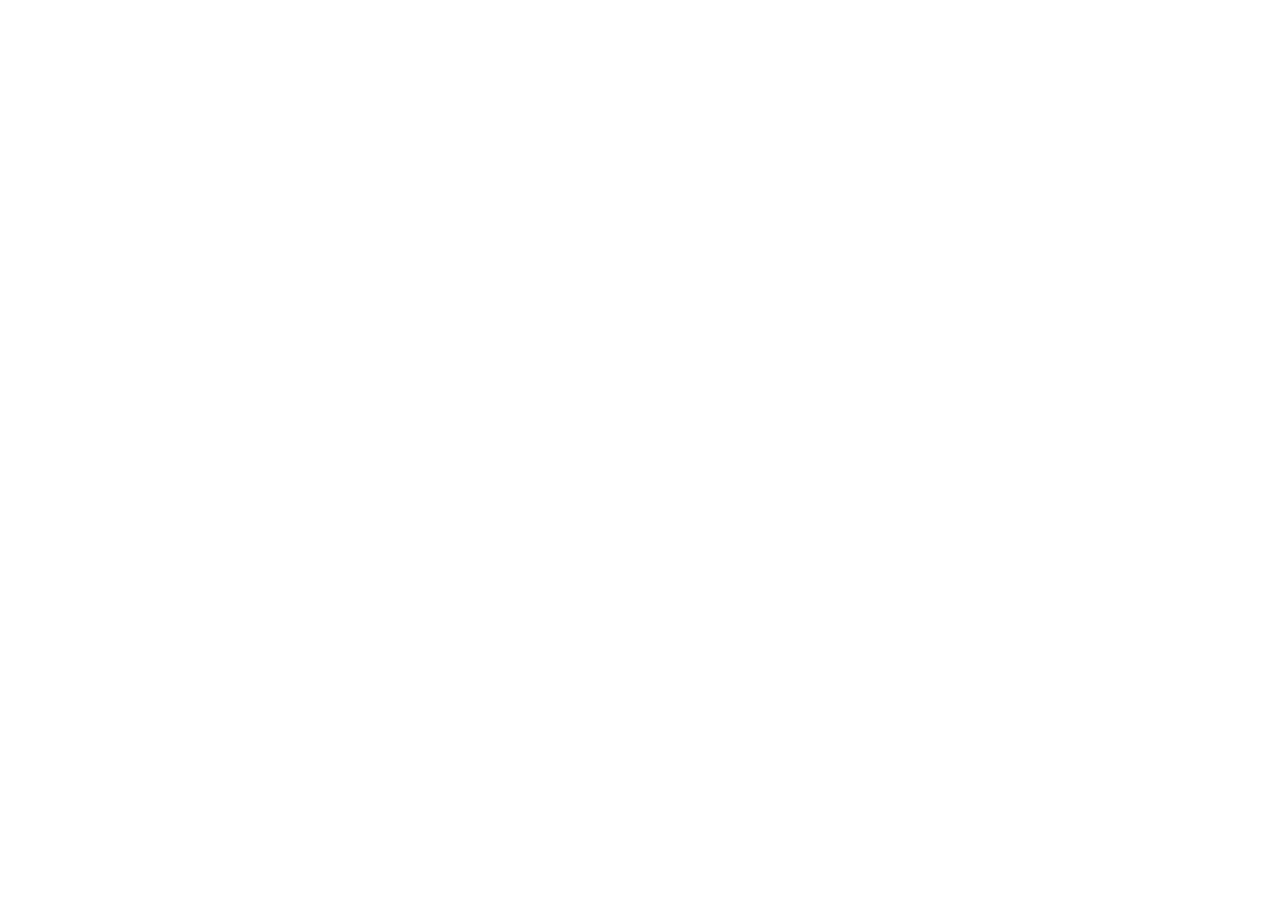
==== index.html @ 88195cee "Test" ====
<!DOCTYPE html>
<html lang="en">
<head>
    <meta charset="UTF-8">
    <meta name="viewport" content="width=device-width, initial-scale=1.0">
    <title>Document</title>
</head>
<body>
    <a href="/Portfolio/portfolio.html"></a>
</body>
</html>
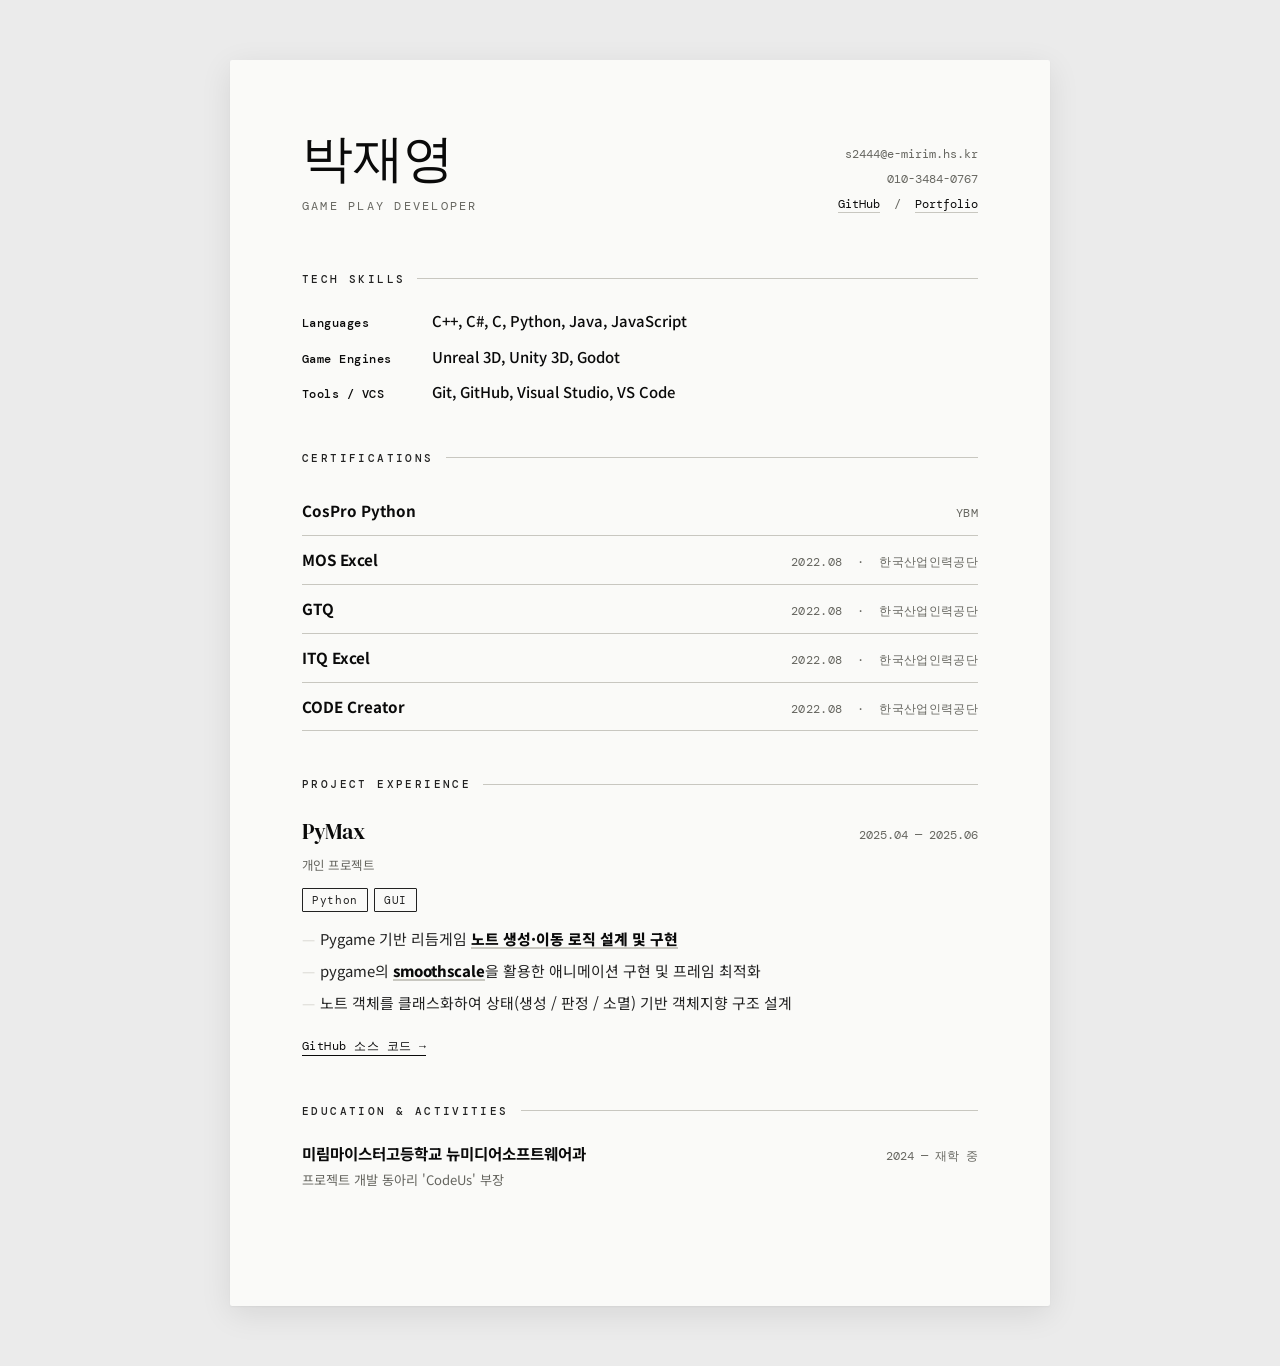
==== commit ceb57fdb: "나 왤케 멍청함?" ====
--- a/index.html
+++ b/index.html
@@ -1,11 +1,110 @@
 <!DOCTYPE html>
-<html lang="en">
+<html lang="ko">
+
 <head>
     <meta charset="UTF-8">
     <meta name="viewport" content="width=device-width, initial-scale=1.0">
-    <title>Document</title>
+    <title>게임 플레이 개발자 지원서 - 박재영</title>
+    <link rel="stylesheet" href="index.css">
 </head>
+
 <body>
-    <a href="/Portfolio/portfolio.html"></a>
+
+    <div class="container">
+
+        <header>
+            <h1>박재영</h1>
+            <div class="job-title">Game Play Developer</div>
+            <div class="contact-info">
+                s2444@e-mirim.hs.kr<br>
+                010-3484-0767<br>
+                <a href="https://github.com/jay-p08" target="_blank">GitHub</a> &nbsp;/&nbsp;
+                <a href="https://yourportfolio.com" target="_blank">Portfolio</a>
+            </div>
+        </header>
+
+        <!-- Tech Skills -->
+        <section>
+            <h2>Tech Skills</h2>
+            <div class="skills-container">
+                <div class="skill-row">
+                    <div class="skill-title">Languages</div>
+                    <div class="skill-list">C++, C#, C, Python, Java, JavaScript</div>
+                </div>
+                <div class="skill-row">
+                    <div class="skill-title">Game Engines</div>
+                    <div class="skill-list">Unreal 3D, Unity 3D, Godot</div>
+                </div>
+                <div class="skill-row">
+                    <div class="skill-title">Tools / VCS</div>
+                    <div class="skill-list">Git, GitHub, Visual Studio, VS Code</div>
+                </div>
+            </div>
+        </section>
+
+        <!-- Certifications -->
+        <section>
+            <h2>Certifications</h2>
+            <div class="cert-item">
+                <span class="cert-name">CosPro Python</span>
+                <span class="cert-details">YBM</span>
+            </div>
+            <div class="cert-item">
+                <span class="cert-name">MOS Excel</span>
+                <span class="cert-details">2022.08 &nbsp;·&nbsp; 한국산업인력공단</span>
+            </div>
+            <div class="cert-item">
+                <span class="cert-name">GTQ</span>
+                <span class="cert-details">2022.08 &nbsp;·&nbsp; 한국산업인력공단</span>
+            </div>
+            <div class="cert-item">
+                <span class="cert-name">ITQ Excel</span>
+                <span class="cert-details">2022.08 &nbsp;·&nbsp; 한국산업인력공단</span>
+            </div>
+            <div class="cert-item">
+                <span class="cert-name">CODE Creator</span>
+                <span class="cert-details">2022.08 &nbsp;·&nbsp; 한국산업인력공단</span>
+            </div>
+        </section>
+
+        <!-- Project Experience -->
+        <section>
+            <h2>Project Experience</h2>
+
+            <div class="project">
+                <div class="project-header">
+                    <div class="project-title">PyMax</div>
+                    <div class="project-date">2025.04 — 2025.06</div>
+                </div>
+                <div class="project-sub">개인 프로젝트</div>
+                <div class="project-tags">
+                    <span class="tag">Python</span>
+                    <span class="tag">GUI</span>
+                </div>
+                <ul class="project-bullets">
+                    <li>Pygame 기반 리듬게임 <span class="highlight">노트 생성·이동 로직 설계 및 구현</span></li>
+                    <li>pygame의 <span class="highlight">smoothscale</span>을 활용한 애니메이션 구현 및 프레임 최적화</li>
+                    <li>노트 객체를 클래스화하여 상태(생성 / 판정 / 소멸) 기반 객체지향 구조 설계</li>
+                </ul>
+                <div class="project-links">
+                    <a href="https://github.com/jay-p08/PyMax" target="_blank">GitHub 소스 코드 →</a>
+                </div>
+            </div>
+        </section>
+
+        <!-- Education & Activities -->
+        <section>
+            <h2>Education &amp; Activities</h2>
+            <div class="education-item">
+                <div>
+                    <div class="edu-title">미림마이스터고등학교 뉴미디어소프트웨어과</div>
+                    <div class="edu-meta">프로젝트 개발 동아리 'CodeUs' 부장</div>
+                </div>
+                <div class="edu-date">2024 — 재학 중</div>
+            </div>
+        </section>
+
+    </div>
+
 </body>
 </html>
--- a/index.css
+++ b/index.css
@@ -0,0 +1,349 @@
+@import url('https://fonts.googleapis.com/css2?family=DM+Serif+Display&family=DM+Mono:wght@300;400;500&family=Noto+Sans+KR:wght@300;400;500;700&display=swap');
+
+:root {
+    --bg: #ebebeb;
+    --paper: #fafaf8;
+    --ink: #0a0a0a;
+    --ink-mid: #222222;
+    --ink-light: #666660;
+    --rule: #c8c7c0;
+    --accent: #0a0a0a;
+}
+
+* {
+    box-sizing: border-box;
+    margin: 0;
+    padding: 0;
+}
+
+body {
+    background-color: var(--bg);
+    color: var(--ink);
+    font-family: 'Noto Sans KR', sans-serif;
+    font-weight: 400;
+    line-height: 1.7;
+    padding: 60px 20px;
+}
+
+.container {
+    max-width: 820px;
+    margin: 0 auto;
+    background-color: var(--paper);
+    padding: 70px 72px;
+    border-radius: 2px;
+    box-shadow:
+        0 1px 2px rgba(0,0,0,0.04),
+        0 8px 32px rgba(0,0,0,0.09);
+}
+
+
+
+/* ── HEADER ── */
+header {
+    margin-bottom: 52px;
+    display: grid;
+    grid-template-columns: 1fr auto;
+    gap: 4px 20px;
+    align-items: start;
+}
+
+h1 {
+    font-family: 'DM Serif Display', serif;
+    font-size: 3.2rem;
+    font-weight: 400;
+    letter-spacing: -0.5px;
+    line-height: 1.1;
+    color: var(--ink);
+    grid-column: 1;
+    grid-row: 1;
+}
+
+.job-title {
+    font-family: 'DM Mono', monospace;
+    font-size: 0.78rem;
+    font-weight: 400;
+    letter-spacing: 0.18em;
+    text-transform: uppercase;
+    color: var(--ink-light);
+    grid-column: 1;
+    grid-row: 2;
+    margin-top: 6px;
+}
+
+.contact-info {
+    grid-column: 2;
+    grid-row: 1 / 3;
+    text-align: right;
+    font-family: 'DM Mono', monospace;
+    font-size: 0.75rem;
+    color: var(--ink-light);
+    line-height: 2.1;
+    align-self: end;
+}
+
+.contact-info a {
+    color: var(--ink);
+    text-decoration: none;
+    border-bottom: 1px solid var(--rule);
+    transition: border-color 0.2s;
+}
+
+.contact-info a:hover {
+    border-color: var(--ink);
+}
+
+/* ── SECTIONS ── */
+section {
+    margin-bottom: 44px;
+}
+
+h2 {
+    font-family: 'DM Mono', monospace;
+    font-size: 0.68rem;
+    font-weight: 500;
+    letter-spacing: 0.22em;
+    text-transform: uppercase;
+    color: var(--ink-mid);
+    margin-bottom: 20px;
+    display: flex;
+    align-items: center;
+    gap: 12px;
+}
+
+h2::after {
+    content: '';
+    flex: 1;
+    height: 1px;
+    background: var(--rule);
+}
+
+/* ── SKILLS ── */
+.skills-container {
+    display: flex;
+    flex-direction: column;
+    gap: 10px;
+}
+
+.skill-row {
+    display: flex;
+    align-items: baseline;
+    gap: 0;
+}
+
+.skill-title {
+    font-family: 'DM Mono', monospace;
+    font-size: 0.72rem;
+    font-weight: 500;
+    color: var(--ink);
+    width: 130px;
+    flex-shrink: 0;
+    letter-spacing: 0.04em;
+}
+
+.skill-list {
+    font-size: 0.93rem;
+    color: var(--ink);
+    font-weight: 500;
+}
+
+/* ── CERTIFICATIONS ── */
+.cert-item {
+    display: flex;
+    justify-content: space-between;
+    align-items: baseline;
+    padding: 11px 0;
+    border-bottom: 1px solid var(--rule);
+}
+
+.cert-item:first-child {
+    border-top: 1px solid var(--rule);
+}
+
+.cert-name {
+    font-size: 0.95rem;
+    font-weight: 700;
+    color: var(--ink);
+}
+
+.cert-details {
+    font-family: 'DM Mono', monospace;
+    font-size: 0.72rem;
+    color: var(--ink-light);
+    letter-spacing: 0.03em;
+}
+
+/* ── PROJECTS ── */
+.project {
+    margin-bottom: 32px;
+    padding-bottom: 32px;
+    border-bottom: 1px solid var(--rule);
+}
+
+.project:last-child {
+    border-bottom: none;
+    margin-bottom: 0;
+    padding-bottom: 0;
+}
+
+.project-header {
+    display: flex;
+    justify-content: space-between;
+    align-items: baseline;
+    margin-bottom: 4px;
+}
+
+.project-title {
+    font-family: 'DM Serif Display', serif;
+    font-size: 1.35rem;
+    font-weight: 400;
+    color: var(--ink);
+}
+
+.project-date {
+    font-family: 'DM Mono', monospace;
+    font-size: 0.72rem;
+    color: var(--ink-light);
+}
+
+.project-sub {
+    font-size: 0.78rem;
+    color: var(--ink-light);
+    margin-bottom: 12px;
+    letter-spacing: 0.04em;
+}
+
+.project-tags {
+    margin-bottom: 14px;
+    display: flex;
+    flex-wrap: wrap;
+    gap: 6px;
+}
+
+.tag {
+    font-family: 'DM Mono', monospace;
+    font-size: 0.68rem;
+    font-weight: 400;
+    letter-spacing: 0.06em;
+    color: var(--ink-mid);
+    border: 1px solid var(--ink-mid);
+    padding: 2px 9px;
+    border-radius: 1px;
+}
+
+.project-bullets {
+    padding-left: 0;
+    list-style: none;
+}
+
+.project-bullets li {
+    font-size: 0.93rem;
+    font-weight: 400;
+    line-height: 1.75;
+    padding-left: 18px;
+    position: relative;
+    margin-bottom: 6px;
+    color: var(--ink-mid);
+}
+
+.project-bullets li::before {
+    content: '—';
+    position: absolute;
+    left: 0;
+    color: var(--rule);
+    font-weight: 300;
+}
+
+.highlight {
+    font-weight: 800;
+    color: var(--ink);
+    text-decoration: underline;
+    text-decoration-thickness: 1.5px;
+    text-underline-offset: 2px;
+    text-decoration-color: var(--rule);
+}
+
+.project-links {
+    margin-top: 14px;
+}
+
+.project-links a {
+    font-family: 'DM Mono', monospace;
+    font-size: 0.72rem;
+    color: var(--ink);
+    text-decoration: none;
+    border-bottom: 1px solid var(--ink);
+    padding-bottom: 1px;
+    margin-right: 18px;
+    letter-spacing: 0.04em;
+    transition: opacity 0.2s;
+}
+
+.project-links a:hover {
+    opacity: 0.5;
+}
+
+/* ── EDUCATION ── */
+.education-item {
+    display: flex;
+    justify-content: space-between;
+    align-items: baseline;
+    gap: 16px;
+}
+
+.edu-title {
+    font-size: 0.97rem;
+    font-weight: 700;
+    color: var(--ink);
+}
+
+.edu-meta {
+    font-size: 0.82rem;
+    color: var(--ink-light);
+    margin-top: 3px;
+}
+
+.edu-date {
+    font-family: 'DM Mono', monospace;
+    font-size: 0.72rem;
+    color: var(--ink-light);
+    white-space: nowrap;
+}
+
+/* ── RESPONSIVE ── */
+@media (max-width: 600px) {
+    .container {
+        padding: 40px 28px;
+    }
+
+    header {
+        grid-template-columns: 1fr;
+    }
+
+    h1 {
+        font-size: 2.4rem;
+    }
+
+    .contact-info {
+        grid-column: 1;
+        grid-row: auto;
+        text-align: left;
+        margin-top: 14px;
+    }
+
+    .project-header,
+    .cert-item,
+    .education-item {
+        flex-direction: column;
+        align-items: flex-start;
+        gap: 4px;
+    }
+
+    .skill-row {
+        flex-direction: column;
+        gap: 2px;
+    }
+
+    .skill-title {
+        width: auto;
+    }
+}
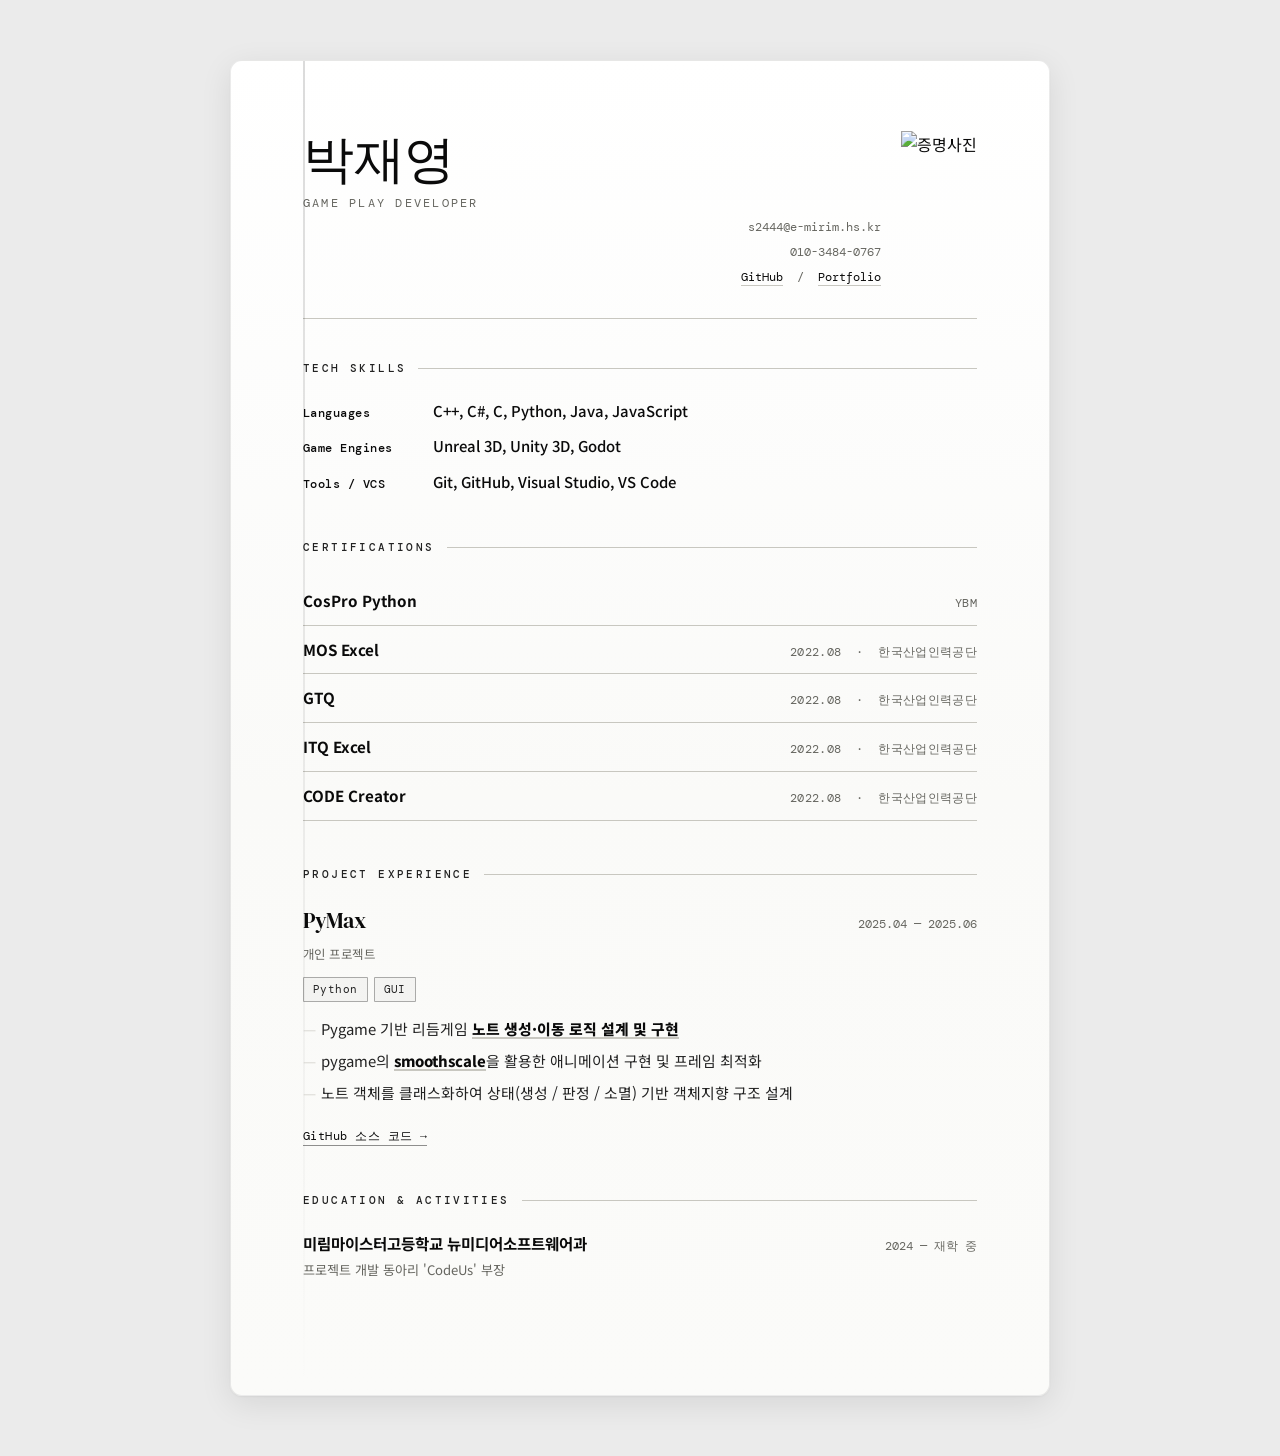
==== commit bcece863: "리드미 및 이력서 수정" ====
--- a/index.html
+++ b/index.html
@@ -13,13 +13,18 @@
     <div class="container">
 
         <header>
-            <h1>박재영</h1>
-            <div class="job-title">Game Play Developer</div>
-            <div class="contact-info">
-                s2444@e-mirim.hs.kr<br>
-                010-3484-0767<br>
-                <a href="https://github.com/jay-p08" target="_blank">GitHub</a> &nbsp;/&nbsp;
-                <a href="https://yourportfolio.com" target="_blank">Portfolio</a>
+            <div class="header-left">
+                <h1>박재영</h1>
+                <div class="job-title">Game Play Developer</div>
+                <div class="contact-info">
+                    s2444@e-mirim.hs.kr<br>
+                    010-3484-0767<br>
+                    <a href="https://github.com/jay-p08" target="_blank">GitHub</a> &nbsp;/&nbsp;
+                    <a href="Portfolio/portfolio.html" target="_blank">Portfolio</a>
+                </div>
+            </div>
+            <div class="header-photo">
+                <img src="photo.jpg" alt="증명사진">
             </div>
         </header>
 
@@ -107,4 +112,5 @@
     </div>
 
 </body>
+
 </html>
--- a/index.css
+++ b/index.css
@@ -8,6 +8,7 @@
     --ink-light: #666660;
     --rule: #c8c7c0;
     --accent: #0a0a0a;
+    --rule-soft: rgba(10, 10, 10, 0.08);
 }
 
 * {
@@ -28,23 +29,39 @@
 .container {
     max-width: 820px;
     margin: 0 auto;
-    background-color: var(--paper);
+    background: linear-gradient(180deg, #ffffff 0%, var(--paper) 55%, #fbfbf9 100%);
     padding: 70px 72px;
-    border-radius: 2px;
+    border-radius: 12px;
     box-shadow:
         0 1px 2px rgba(0,0,0,0.04),
         0 8px 32px rgba(0,0,0,0.09);
+    position: relative;
+    overflow: hidden;
+    border: 1px solid var(--rule-soft);
+}
+
+.container::before {
+    content: '';
+    position: absolute;
+    top: 0;
+    bottom: 0;
+    left: 72px;
+    width: 2px;
+    background: linear-gradient(to bottom, rgba(0, 0, 0, 0.14), rgba(0, 0, 0, 0));
+    pointer-events: none;
 }
 
 
 
 /* ── HEADER ── */
 header {
-    margin-bottom: 52px;
+    margin-bottom: 40px;
     display: grid;
     grid-template-columns: 1fr auto;
     gap: 4px 20px;
     align-items: start;
+    padding-bottom: 28px;
+    border-bottom: 1px solid var(--rule);
 }
 
 h1 {
@@ -223,9 +240,10 @@
     font-family: 'DM Mono', monospace;
     font-size: 0.68rem;
     font-weight: 400;
-    letter-spacing: 0.06em;
+    letter-spacing: 0.04em;
     color: var(--ink-mid);
-    border: 1px solid var(--ink-mid);
+    border: 1px solid rgba(34, 34, 34, 0.35);
+    background: rgba(34, 34, 34, 0.03);
     padding: 2px 9px;
     border-radius: 1px;
 }
@@ -271,7 +289,7 @@
     font-size: 0.72rem;
     color: var(--ink);
     text-decoration: none;
-    border-bottom: 1px solid var(--ink);
+    border-bottom: 1px solid rgba(10, 10, 10, 0.45);
     padding-bottom: 1px;
     margin-right: 18px;
     letter-spacing: 0.04em;
@@ -313,6 +331,10 @@
 @media (max-width: 600px) {
     .container {
         padding: 40px 28px;
+    }
+
+    .container::before {
+        left: 28px;
     }
 
     header {
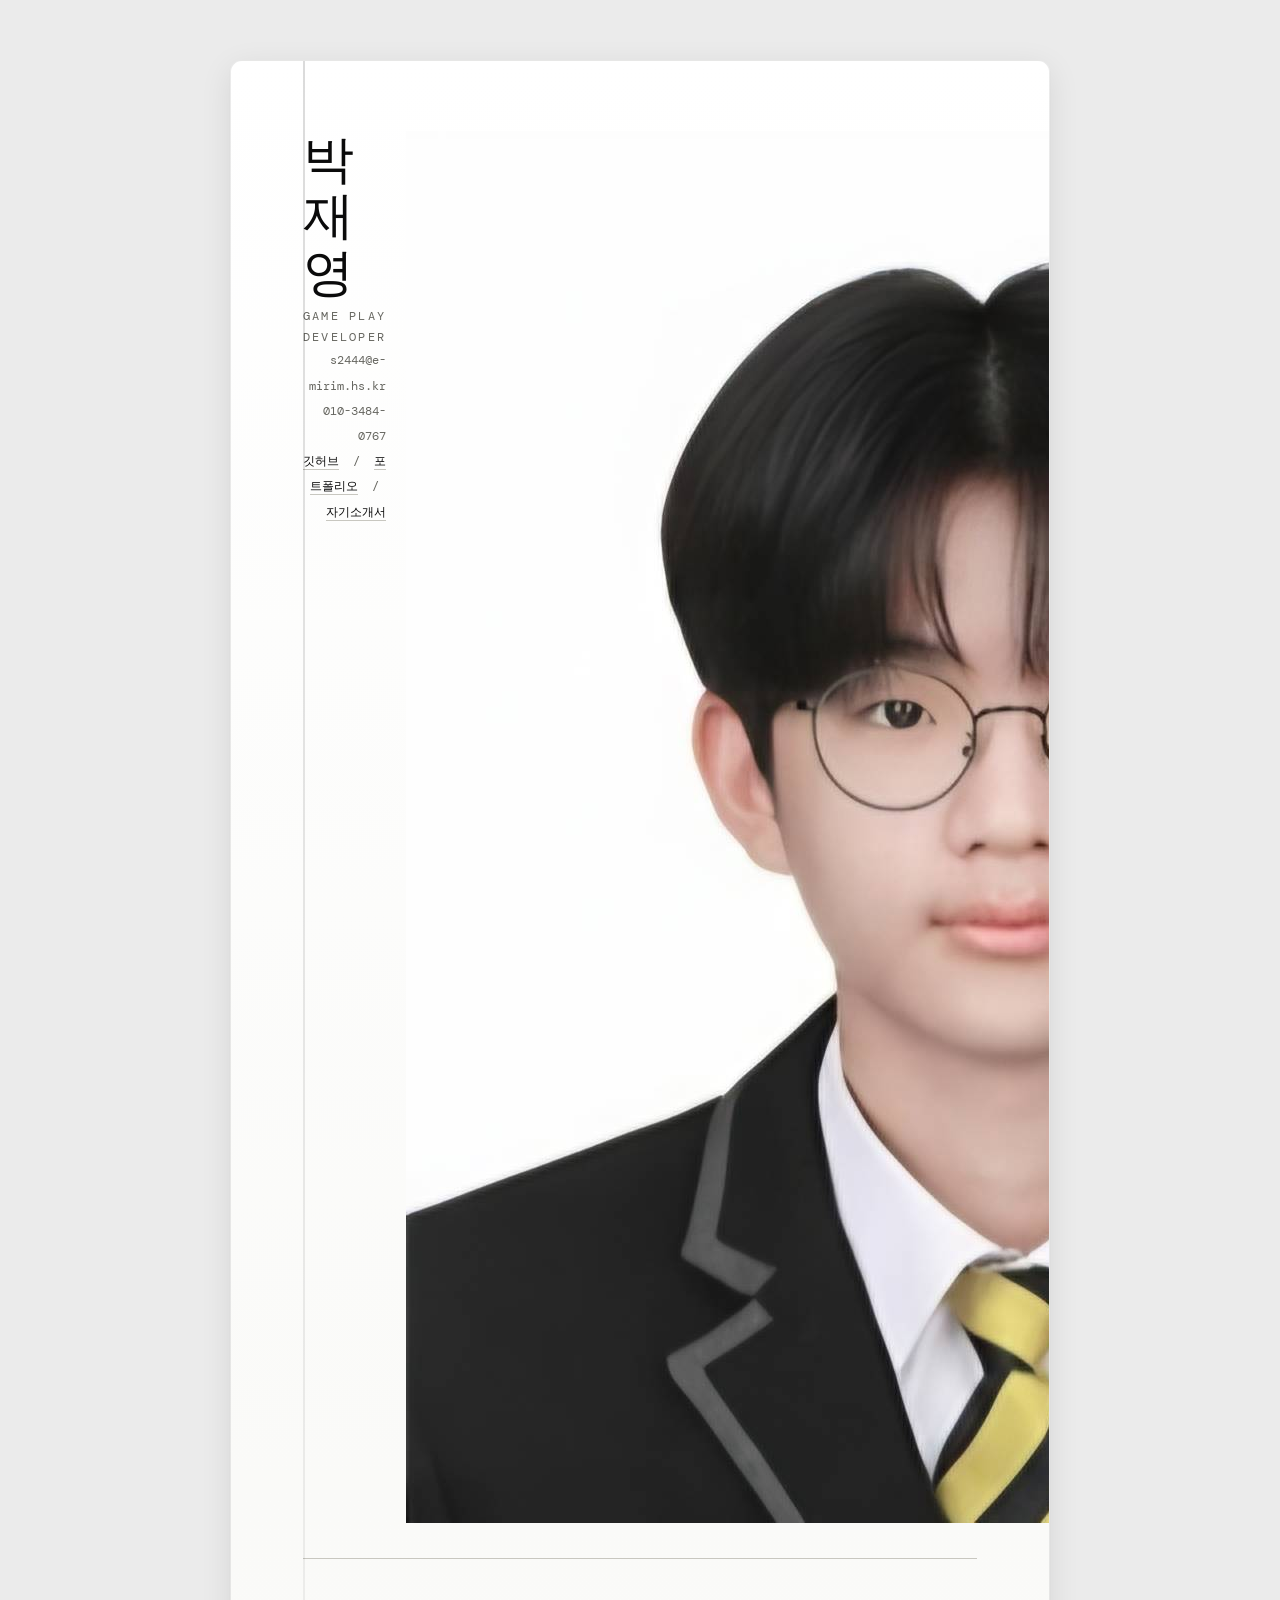
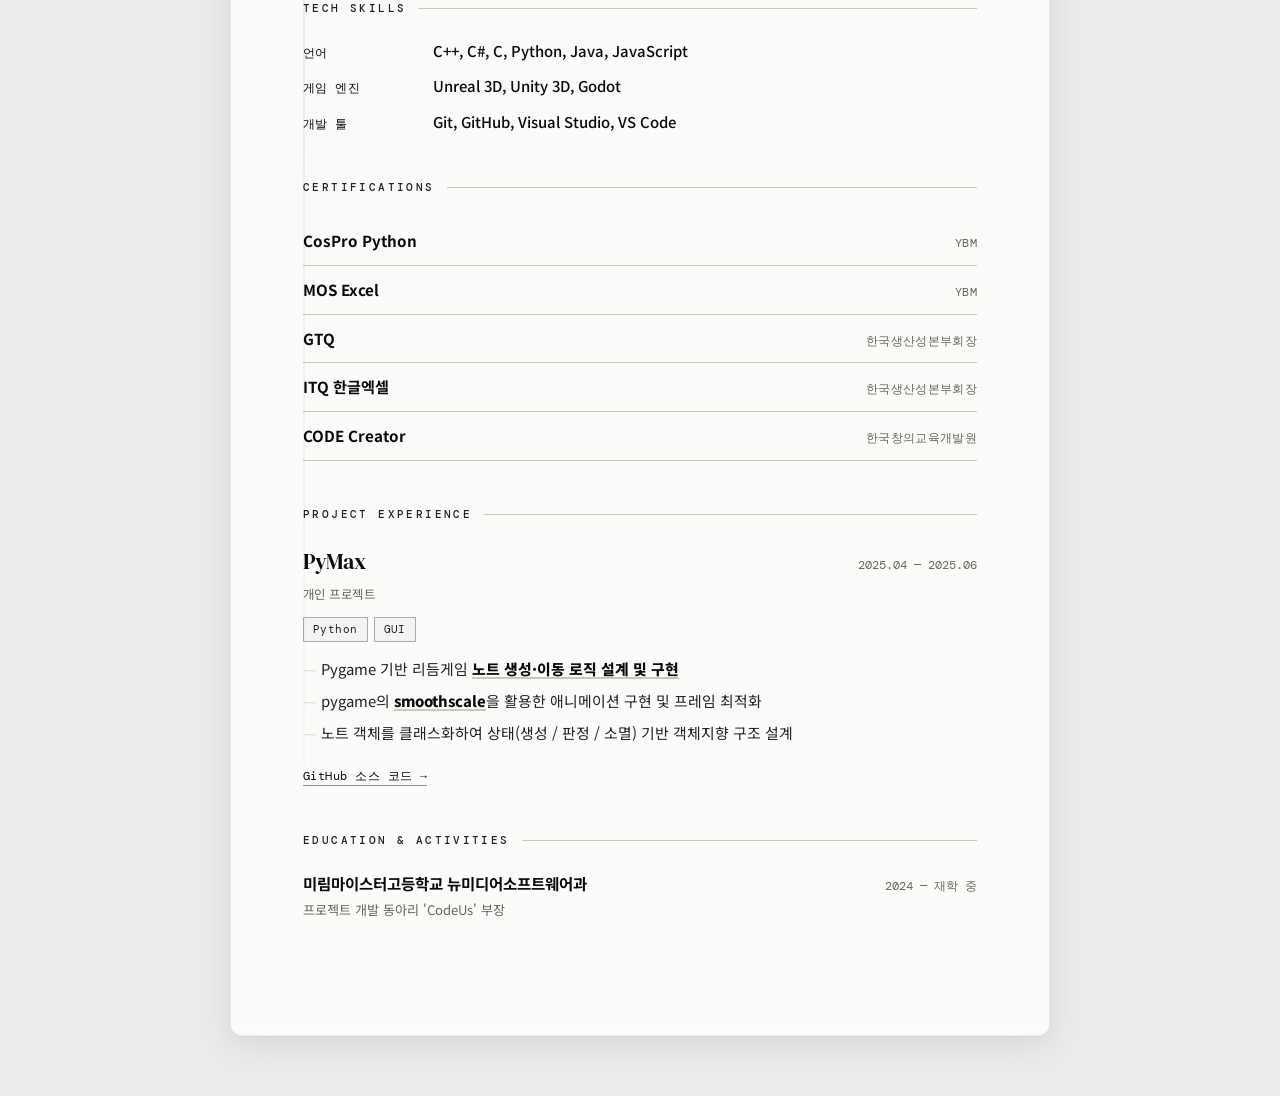
==== commit acb372bb: "수정본" ====
--- a/index.html
+++ b/index.html
@@ -19,8 +19,9 @@
                 <div class="contact-info">
                     s2444@e-mirim.hs.kr<br>
                     010-3484-0767<br>
-                    <a href="https://github.com/jay-p08" target="_blank">GitHub</a> &nbsp;/&nbsp;
-                    <a href="Portfolio/portfolio.html" target="_blank">Portfolio</a>
+                    <a href="https://github.com/jay-p08" target="_blank">깃허브</a> &nbsp;/&nbsp;
+                    <a href="Portfolio/portfolio.html" target="_blank">포트폴리오</a> &nbsp;/&nbsp;
+                    <a href="Introduction/introduction.html" target="_blank">자기소개서</a>
                 </div>
             </div>
             <div class="header-photo">
@@ -33,15 +34,15 @@
             <h2>Tech Skills</h2>
             <div class="skills-container">
                 <div class="skill-row">
-                    <div class="skill-title">Languages</div>
+                    <div class="skill-title">언어</div>
                     <div class="skill-list">C++, C#, C, Python, Java, JavaScript</div>
                 </div>
                 <div class="skill-row">
-                    <div class="skill-title">Game Engines</div>
+                    <div class="skill-title">게임 엔진</div>
                     <div class="skill-list">Unreal 3D, Unity 3D, Godot</div>
                 </div>
                 <div class="skill-row">
-                    <div class="skill-title">Tools / VCS</div>
+                    <div class="skill-title">개발 툴</div>
                     <div class="skill-list">Git, GitHub, Visual Studio, VS Code</div>
                 </div>
             </div>
@@ -56,19 +57,19 @@
             </div>
             <div class="cert-item">
                 <span class="cert-name">MOS Excel</span>
-                <span class="cert-details">2022.08 &nbsp;·&nbsp; 한국산업인력공단</span>
+                <span class="cert-details">YBM</span>
             </div>
             <div class="cert-item">
                 <span class="cert-name">GTQ</span>
-                <span class="cert-details">2022.08 &nbsp;·&nbsp; 한국산업인력공단</span>
+                <span class="cert-details">한국생산성본부회장</span>
             </div>
             <div class="cert-item">
-                <span class="cert-name">ITQ Excel</span>
-                <span class="cert-details">2022.08 &nbsp;·&nbsp; 한국산업인력공단</span>
+                <span class="cert-name">ITQ 한글엑셀</span>
+                <span class="cert-details">한국생산성본부회장</span>
             </div>
             <div class="cert-item">
                 <span class="cert-name">CODE Creator</span>
-                <span class="cert-details">2022.08 &nbsp;·&nbsp; 한국산업인력공단</span>
+                <span class="cert-details">한국창의교육개발원</span>
             </div>
         </section>
 
